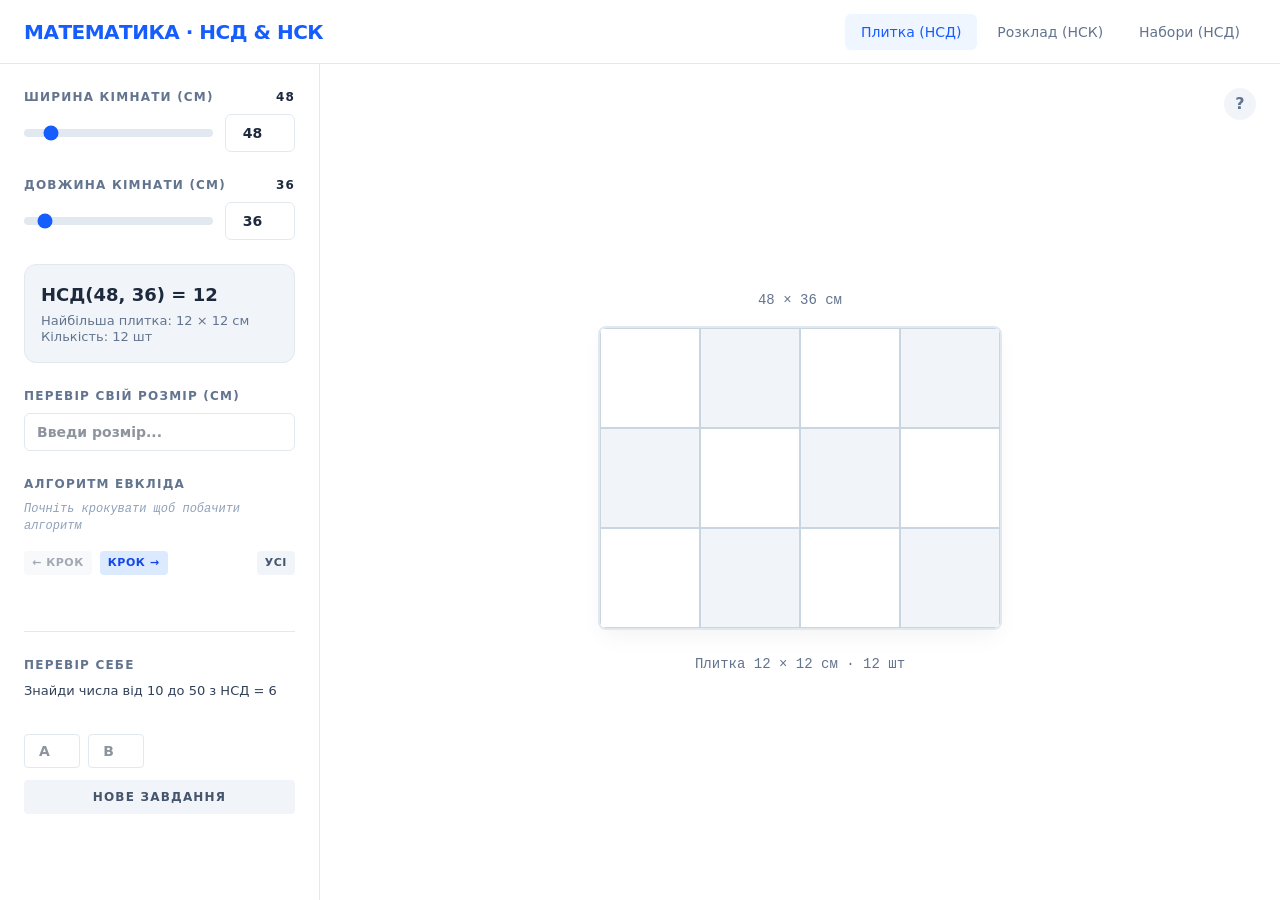
==== gcd-lcm-git/index.html @ 4ff07fde "Add files via upload" ====
<!doctype html>
<html lang="en">
  <head>
    <meta charset="UTF-8" />
    <meta name="viewport" content="width=device-width, initial-scale=1.0" />
    <title>НСД та НСК</title>
    <script type="module" crossorigin src="./assets/index-6O6uo79j.js"></script>
    <link rel="stylesheet" crossorigin href="./assets/index-BIf8AyV-.css">
  </head>
  <body>
    <div id="root"></div>
  </body>
</html>
---- gcd-lcm-git/assets/index-BIf8AyV-.css ----
/*! tailwindcss v4.3.0 | MIT License | https://tailwindcss.com */@layer properties{@supports (((-webkit-hyphens:none)) and (not (margin-trim:inline))) or ((-moz-orient:inline) and (not (color:rgb(from red r g b)))){*,:before,:after,::backdrop{--tw-border-style:solid;--tw-leading:initial;--tw-font-weight:initial;--tw-tracking:initial;--tw-shadow:0 0 #0000;--tw-shadow-color:initial;--tw-shadow-alpha:100%;--tw-inset-shadow:0 0 #0000;--tw-inset-shadow-color:initial;--tw-inset-shadow-alpha:100%;--tw-ring-color:initial;--tw-ring-shadow:0 0 #0000;--tw-inset-ring-color:initial;--tw-inset-ring-shadow:0 0 #0000;--tw-ring-inset:initial;--tw-ring-offset-width:0px;--tw-ring-offset-color:#fff;--tw-ring-offset-shadow:0 0 #0000;--tw-backdrop-blur:initial;--tw-backdrop-brightness:initial;--tw-backdrop-contrast:initial;--tw-backdrop-grayscale:initial;--tw-backdrop-hue-rotate:initial;--tw-backdrop-invert:initial;--tw-backdrop-opacity:initial;--tw-backdrop-saturate:initial;--tw-backdrop-sepia:initial;--tw-duration:initial}}}@layer theme{:root,:host{--font-sans:ui-sans-serif, system-ui, sans-serif, "Apple Color Emoji", "Segoe UI Emoji", "Segoe UI Symbol", "Noto Color Emoji";--font-mono:ui-monospace, SFMono-Regular, Menlo, Monaco, Consolas, "Liberation Mono", "Courier New", monospace;--color-red-50:oklch(97.1% .013 17.38);--color-red-200:oklch(88.5% .062 18.334);--color-red-500:oklch(63.7% .237 25.331);--color-red-700:oklch(50.5% .213 27.518);--color-amber-50:oklch(98.7% .022 95.277);--color-amber-200:oklch(92.4% .12 95.746);--color-amber-500:oklch(76.9% .188 70.08);--color-amber-700:oklch(55.5% .163 48.998);--color-emerald-50:oklch(97.9% .021 166.113);--color-emerald-200:oklch(90.5% .093 164.15);--color-emerald-500:oklch(69.6% .17 162.48);--color-emerald-600:oklch(59.6% .145 163.225);--color-emerald-700:oklch(50.8% .118 165.612);--color-blue-50:oklch(97% .014 254.604);--color-blue-100:oklch(93.2% .032 255.585);--color-blue-200:oklch(88.2% .059 254.128);--color-blue-500:oklch(62.3% .214 259.815);--color-blue-600:oklch(54.6% .245 262.881);--color-blue-700:oklch(48.8% .243 264.376);--color-blue-800:oklch(42.4% .199 265.638);--color-blue-900:oklch(37.9% .146 265.522);--color-slate-50:oklch(98.4% .003 247.858);--color-slate-100:oklch(96.8% .007 247.896);--color-slate-200:oklch(92.9% .013 255.508);--color-slate-300:oklch(86.9% .022 252.894);--color-slate-400:oklch(70.4% .04 256.788);--color-slate-500:oklch(55.4% .046 257.417);--color-slate-600:oklch(44.6% .043 257.281);--color-slate-700:oklch(37.2% .044 257.287);--color-slate-800:oklch(27.9% .041 260.031);--color-slate-900:oklch(20.8% .042 265.755);--color-white:#fff;--spacing:.25rem;--container-md:28rem;--container-2xl:42rem;--text-xs:.75rem;--text-xs--line-height:calc(1 / .75);--text-sm:.875rem;--text-sm--line-height:calc(1.25 / .875);--text-lg:1.125rem;--text-lg--line-height:calc(1.75 / 1.125);--text-xl:1.25rem;--text-xl--line-height:calc(1.75 / 1.25);--font-weight-medium:500;--font-weight-semibold:600;--font-weight-bold:700;--font-weight-extrabold:800;--tracking-tight:-.025em;--tracking-wide:.025em;--tracking-wider:.05em;--tracking-widest:.1em;--leading-tight:1.25;--leading-snug:1.375;--leading-relaxed:1.625;--radius-md:.375rem;--radius-lg:.5rem;--radius-xl:.75rem;--blur-sm:8px;--default-transition-duration:.15s;--default-transition-timing-function:cubic-bezier(.4, 0, .2, 1);--default-font-family:var(--font-sans);--default-mono-font-family:var(--font-mono)}}@layer base{*,:after,:before,::backdrop{box-sizing:border-box;border:0 solid;margin:0;padding:0}::file-selector-button{box-sizing:border-box;border:0 solid;margin:0;padding:0}html,:host{-webkit-text-size-adjust:100%;-moz-tab-size:4;tab-size:4;line-height:1.5;font-family:var(--default-font-family,ui-sans-serif, system-ui, sans-serif, "Apple Color Emoji", "Segoe UI Emoji", "Segoe UI Symbol", "Noto Color Emoji");font-feature-settings:var(--default-font-feature-settings,normal);font-variation-settings:var(--default-font-variation-settings,normal);-webkit-tap-highlight-color:transparent}hr{height:0;color:inherit;border-top-width:1px}abbr:where([title]){-webkit-text-decoration:underline dotted;text-decoration:underline dotted}h1,h2,h3,h4,h5,h6{font-size:inherit;font-weight:inherit}a{color:inherit;-webkit-text-decoration:inherit;text-decoration:inherit}b,strong{font-weight:bolder}code,kbd,samp,pre{font-family:var(--default-mono-font-family,ui-monospace, SFMono-Regular, Menlo, Monaco, Consolas, "Liberation Mono", "Courier New", monospace);font-feature-settings:var(--default-mono-font-feature-settings,normal);font-variation-settings:var(--default-mono-font-variation-settings,normal);font-size:1em}small{font-size:80%}sub,sup{vertical-align:baseline;font-size:75%;line-height:0;position:relative}sub{bottom:-.25em}sup{top:-.5em}table{text-indent:0;border-color:inherit;border-collapse:collapse}:-moz-focusring{outline:auto}progress{vertical-align:baseline}summary{display:list-item}ol,ul,menu{list-style:none}img,svg,video,canvas,audio,iframe,embed,object{vertical-align:middle;display:block}img,video{max-width:100%;height:auto}button,input,select,optgroup,textarea{font:inherit;font-feature-settings:inherit;font-variation-settings:inherit;letter-spacing:inherit;color:inherit;opacity:1;background-color:#0000;border-radius:0}::file-selector-button{font:inherit;font-feature-settings:inherit;font-variation-settings:inherit;letter-spacing:inherit;color:inherit;opacity:1;background-color:#0000;border-radius:0}:where(select:is([multiple],[size])) optgroup{font-weight:bolder}:where(select:is([multiple],[size])) optgroup option{padding-inline-start:20px}::file-selector-button{margin-inline-end:4px}::placeholder{opacity:1}@supports (not ((-webkit-appearance:-apple-pay-button))) or (contain-intrinsic-size:1px){::placeholder{color:currentColor}@supports (color:color-mix(in lab,red,red)){::placeholder{color:color-mix(in oklab,currentcolor 50%,transparent)}}}textarea{resize:vertical}::-webkit-search-decoration{-webkit-appearance:none}::-webkit-date-and-time-value{min-height:1lh;text-align:inherit}::-webkit-datetime-edit{display:inline-flex}::-webkit-datetime-edit-fields-wrapper{padding:0}::-webkit-datetime-edit{padding-block:0}::-webkit-datetime-edit-year-field{padding-block:0}::-webkit-datetime-edit-month-field{padding-block:0}::-webkit-datetime-edit-day-field{padding-block:0}::-webkit-datetime-edit-hour-field{padding-block:0}::-webkit-datetime-edit-minute-field{padding-block:0}::-webkit-datetime-edit-second-field{padding-block:0}::-webkit-datetime-edit-millisecond-field{padding-block:0}::-webkit-datetime-edit-meridiem-field{padding-block:0}::-webkit-calendar-picker-indicator{line-height:1}:-moz-ui-invalid{box-shadow:none}button,input:where([type=button],[type=reset],[type=submit]){-webkit-appearance:button;-moz-appearance:button;appearance:button}::file-selector-button{-webkit-appearance:button;-moz-appearance:button;appearance:button}::-webkit-inner-spin-button{height:auto}::-webkit-outer-spin-button{height:auto}[hidden]:where(:not([hidden=until-found])){display:none!important}}@layer components;@layer utilities{.absolute{position:absolute}.fixed{position:fixed}.relative{position:relative}.inset-0{inset:calc(var(--spacing) * 0)}.-top-\[10px\]{top:-10px}.top-4{top:calc(var(--spacing) * 4)}.top-6{top:calc(var(--spacing) * 6)}.top-8{top:calc(var(--spacing) * 8)}.top-12{top:calc(var(--spacing) * 12)}.top-14{top:calc(var(--spacing) * 14)}.top-20{top:calc(var(--spacing) * 20)}.right-0{right:calc(var(--spacing) * 0)}.right-6{right:calc(var(--spacing) * 6)}.left-0{left:calc(var(--spacing) * 0)}.left-3{left:calc(var(--spacing) * 3)}.z-10{z-index:10}.z-20{z-index:20}.z-50{z-index:50}.m-0{margin:calc(var(--spacing) * 0)}.my-4{margin-block:calc(var(--spacing) * 4)}.mt-1{margin-top:calc(var(--spacing) * 1)}.mt-2{margin-top:calc(var(--spacing) * 2)}.mt-4{margin-top:calc(var(--spacing) * 4)}.mt-6{margin-top:calc(var(--spacing) * 6)}.mt-8{margin-top:calc(var(--spacing) * 8)}.mt-12{margin-top:calc(var(--spacing) * 12)}.mb-1{margin-bottom:calc(var(--spacing) * 1)}.mb-2{margin-bottom:calc(var(--spacing) * 2)}.mb-3{margin-bottom:calc(var(--spacing) * 3)}.mb-4{margin-bottom:calc(var(--spacing) * 4)}.mb-6{margin-bottom:calc(var(--spacing) * 6)}.mb-8{margin-bottom:calc(var(--spacing) * 8)}.mb-12{margin-bottom:calc(var(--spacing) * 12)}.-ml-2{margin-left:calc(var(--spacing) * -2)}.-ml-\[1px\]{margin-left:-1px}.-ml-\[6px\]{margin-left:-6px}.-ml-\[9px\]{margin-left:-9px}.ml-4{margin-left:calc(var(--spacing) * 4)}.ml-auto{margin-left:auto}.flex{display:flex}.hidden{display:none}.h-2{height:calc(var(--spacing) * 2)}.h-2\.5{height:calc(var(--spacing) * 2.5)}.h-3{height:calc(var(--spacing) * 3)}.h-4{height:calc(var(--spacing) * 4)}.h-8{height:calc(var(--spacing) * 8)}.h-16{height:calc(var(--spacing) * 16)}.h-32{height:calc(var(--spacing) * 32)}.h-\[2px\]{height:2px}.h-\[6px\]{height:6px}.h-\[18px\]{height:18px}.h-full{height:100%}.h-px{height:1px}.h-screen{height:100vh}.min-h-\[40px\]{min-height:40px}.w-2\.5{width:calc(var(--spacing) * 2.5)}.w-3{width:calc(var(--spacing) * 3)}.w-4{width:calc(var(--spacing) * 4)}.w-6{width:calc(var(--spacing) * 6)}.w-8{width:calc(var(--spacing) * 8)}.w-14{width:calc(var(--spacing) * 14)}.w-\[2px\]{width:2px}.w-\[6px\]{width:6px}.w-\[18px\]{width:18px}.w-\[70px\]{width:70px}.w-full{width:100%}.max-w-2xl{max-width:var(--container-2xl)}.max-w-\[100px\]{max-width:100px}.max-w-\[120px\]{max-width:120px}.max-w-md{max-width:var(--container-md)}.min-w-\[80px\]{min-width:80px}.flex-1{flex:1}.shrink-0{flex-shrink:0}.border-collapse{border-collapse:collapse}.cursor-help{cursor:help}.cursor-pointer{cursor:pointer}.appearance-none{-webkit-appearance:none;-moz-appearance:none;appearance:none}.flex-col{flex-direction:column}.flex-wrap{flex-wrap:wrap}.items-center{align-items:center}.items-start{align-items:flex-start}.justify-between{justify-content:space-between}.justify-center{justify-content:center}.gap-1{gap:calc(var(--spacing) * 1)}.gap-1\.5{gap:calc(var(--spacing) * 1.5)}.gap-2{gap:calc(var(--spacing) * 2)}.gap-3{gap:calc(var(--spacing) * 3)}.gap-4{gap:calc(var(--spacing) * 4)}.gap-5{gap:calc(var(--spacing) * 5)}.gap-6{gap:calc(var(--spacing) * 6)}.overflow-hidden{overflow:hidden}.overflow-x-auto{overflow-x:auto}.overflow-y-auto{overflow-y:auto}.rounded{border-radius:.25rem}.rounded-full{border-radius:3.40282e38px}.rounded-lg{border-radius:var(--radius-lg)}.rounded-md{border-radius:var(--radius-md)}.rounded-xl{border-radius:var(--radius-xl)}.border{border-style:var(--tw-border-style);border-width:1px}.border-2{border-style:var(--tw-border-style);border-width:2px}.border-t{border-top-style:var(--tw-border-style);border-top-width:1px}.border-r{border-right-style:var(--tw-border-style);border-right-width:1px}.border-b{border-bottom-style:var(--tw-border-style);border-bottom-width:1px}.border-amber-200{border-color:var(--color-amber-200)}.border-blue-100{border-color:var(--color-blue-100)}.border-blue-600{border-color:var(--color-blue-600)}.border-emerald-200{border-color:var(--color-emerald-200)}.border-red-200{border-color:var(--color-red-200)}.border-slate-200{border-color:var(--color-slate-200)}.border-slate-300{border-color:var(--color-slate-300)}.bg-amber-50{background-color:var(--color-amber-50)}.bg-amber-500{background-color:var(--color-amber-500)}.bg-blue-50{background-color:var(--color-blue-50)}.bg-blue-100{background-color:var(--color-blue-100)}.bg-blue-500{background-color:var(--color-blue-500)}.bg-emerald-50{background-color:var(--color-emerald-50)}.bg-emerald-500{background-color:var(--color-emerald-500)}.bg-red-50{background-color:var(--color-red-50)}.bg-slate-50{background-color:var(--color-slate-50)}.bg-slate-100{background-color:var(--color-slate-100)}.bg-slate-200{background-color:var(--color-slate-200)}.bg-slate-300{background-color:var(--color-slate-300)}.bg-slate-400{background-color:var(--color-slate-400)}.bg-slate-900\/40{background-color:#0f172b66}@supports (color:color-mix(in lab,red,red)){.bg-slate-900\/40{background-color:color-mix(in oklab,var(--color-slate-900) 40%,transparent)}}.bg-white{background-color:var(--color-white)}.p-0{padding:calc(var(--spacing) * 0)}.p-2{padding:calc(var(--spacing) * 2)}.p-3{padding:calc(var(--spacing) * 3)}.p-4{padding:calc(var(--spacing) * 4)}.p-5{padding:calc(var(--spacing) * 5)}.p-6{padding:calc(var(--spacing) * 6)}.p-8{padding:calc(var(--spacing) * 8)}.px-1{padding-inline:calc(var(--spacing) * 1)}.px-2{padding-inline:calc(var(--spacing) * 2)}.px-3{padding-inline:calc(var(--spacing) * 3)}.px-4{padding-inline:calc(var(--spacing) * 4)}.px-6{padding-inline:calc(var(--spacing) * 6)}.py-1{padding-block:calc(var(--spacing) * 1)}.py-1\.5{padding-block:calc(var(--spacing) * 1.5)}.py-2{padding-block:calc(var(--spacing) * 2)}.pt-2{padding-top:calc(var(--spacing) * 2)}.pt-6{padding-top:calc(var(--spacing) * 6)}.pr-1{padding-right:calc(var(--spacing) * 1)}.pb-1{padding-bottom:calc(var(--spacing) * 1)}.text-center{text-align:center}.text-left{text-align:left}.font-mono{font-family:var(--font-mono)}.font-sans{font-family:var(--font-sans)}.text-lg{font-size:var(--text-lg);line-height:var(--tw-leading,var(--text-lg--line-height))}.text-sm{font-size:var(--text-sm);line-height:var(--tw-leading,var(--text-sm--line-height))}.text-xl{font-size:var(--text-xl);line-height:var(--tw-leading,var(--text-xl--line-height))}.text-xs{font-size:var(--text-xs);line-height:var(--tw-leading,var(--text-xs--line-height))}.text-\[10px\]{font-size:10px}.text-\[11px\]{font-size:11px}.text-\[12px\]{font-size:12px}.text-\[13px\]{font-size:13px}.text-\[20px\]{font-size:20px}.leading-relaxed{--tw-leading:var(--leading-relaxed);line-height:var(--leading-relaxed)}.leading-snug{--tw-leading:var(--leading-snug);line-height:var(--leading-snug)}.leading-tight{--tw-leading:var(--leading-tight);line-height:var(--leading-tight)}.font-bold{--tw-font-weight:var(--font-weight-bold);font-weight:var(--font-weight-bold)}.font-extrabold{--tw-font-weight:var(--font-weight-extrabold);font-weight:var(--font-weight-extrabold)}.font-medium{--tw-font-weight:var(--font-weight-medium);font-weight:var(--font-weight-medium)}.font-semibold{--tw-font-weight:var(--font-weight-semibold);font-weight:var(--font-weight-semibold)}.tracking-tight{--tw-tracking:var(--tracking-tight);letter-spacing:var(--tracking-tight)}.tracking-wide{--tw-tracking:var(--tracking-wide);letter-spacing:var(--tracking-wide)}.tracking-wider{--tw-tracking:var(--tracking-wider);letter-spacing:var(--tracking-wider)}.tracking-widest{--tw-tracking:var(--tracking-widest);letter-spacing:var(--tracking-widest)}.whitespace-nowrap{white-space:nowrap}.text-amber-500{color:var(--color-amber-500)}.text-amber-700{color:var(--color-amber-700)}.text-blue-600{color:var(--color-blue-600)}.text-blue-700{color:var(--color-blue-700)}.text-blue-800{color:var(--color-blue-800)}.text-blue-900{color:var(--color-blue-900)}.text-emerald-500{color:var(--color-emerald-500)}.text-emerald-600{color:var(--color-emerald-600)}.text-emerald-700{color:var(--color-emerald-700)}.text-red-500{color:var(--color-red-500)}.text-red-700{color:var(--color-red-700)}.text-slate-400{color:var(--color-slate-400)}.text-slate-500{color:var(--color-slate-500)}.text-slate-600{color:var(--color-slate-600)}.text-slate-700{color:var(--color-slate-700)}.text-slate-800{color:var(--color-slate-800)}.uppercase{text-transform:uppercase}.italic{font-style:italic}.accent-amber-500{accent-color:var(--color-amber-500)}.accent-blue-600{accent-color:var(--color-blue-600)}.accent-emerald-500{accent-color:var(--color-emerald-500)}.opacity-40{opacity:.4}.shadow-2xl{--tw-shadow:0 25px 50px -12px var(--tw-shadow-color,#00000040);box-shadow:var(--tw-inset-shadow),var(--tw-inset-ring-shadow),var(--tw-ring-offset-shadow),var(--tw-ring-shadow),var(--tw-shadow)}.shadow-\[0_2px_4px_rgba\(16\,185\,129\,0\.3\)\]{--tw-shadow:0 2px 4px var(--tw-shadow-color,#10b9814d);box-shadow:var(--tw-inset-shadow),var(--tw-inset-ring-shadow),var(--tw-ring-offset-shadow),var(--tw-ring-shadow),var(--tw-shadow)}.shadow-\[0_10px_25px_-5px_rgba\(0\,0\,0\,0\.05\)\]{--tw-shadow:0 10px 25px -5px var(--tw-shadow-color,#0000000d);box-shadow:var(--tw-inset-shadow),var(--tw-inset-ring-shadow),var(--tw-ring-offset-shadow),var(--tw-ring-shadow),var(--tw-shadow)}.shadow-sm{--tw-shadow:0 1px 3px 0 var(--tw-shadow-color,#0000001a), 0 1px 2px -1px var(--tw-shadow-color,#0000001a);box-shadow:var(--tw-inset-shadow),var(--tw-inset-ring-shadow),var(--tw-ring-offset-shadow),var(--tw-ring-shadow),var(--tw-shadow)}.backdrop-blur-sm{--tw-backdrop-blur:blur(var(--blur-sm));-webkit-backdrop-filter:var(--tw-backdrop-blur,) var(--tw-backdrop-brightness,) var(--tw-backdrop-contrast,) var(--tw-backdrop-grayscale,) var(--tw-backdrop-hue-rotate,) var(--tw-backdrop-invert,) var(--tw-backdrop-opacity,) var(--tw-backdrop-saturate,) var(--tw-backdrop-sepia,);backdrop-filter:var(--tw-backdrop-blur,) var(--tw-backdrop-brightness,) var(--tw-backdrop-contrast,) var(--tw-backdrop-grayscale,) var(--tw-backdrop-hue-rotate,) var(--tw-backdrop-invert,) var(--tw-backdrop-opacity,) var(--tw-backdrop-saturate,) var(--tw-backdrop-sepia,)}.transition-colors{transition-property:color,background-color,border-color,outline-color,text-decoration-color,fill,stroke,--tw-gradient-from,--tw-gradient-via,--tw-gradient-to;transition-timing-function:var(--tw-ease,var(--default-transition-timing-function));transition-duration:var(--tw-duration,var(--default-transition-duration))}.duration-200{--tw-duration:.2s;transition-duration:.2s}.duration-300{--tw-duration:.3s;transition-duration:.3s}@media(hover:hover){.hover\:bg-blue-200:hover{background-color:var(--color-blue-200)}.hover\:bg-slate-50:hover{background-color:var(--color-slate-50)}.hover\:bg-slate-200:hover{background-color:var(--color-slate-200)}.hover\:text-blue-600:hover{color:var(--color-blue-600)}.hover\:text-slate-600:hover{color:var(--color-slate-600)}.hover\:text-slate-800:hover{color:var(--color-slate-800)}}.focus\:ring-1:focus{--tw-ring-shadow:var(--tw-ring-inset,) 0 0 0 calc(1px + var(--tw-ring-offset-width)) var(--tw-ring-color,currentcolor);box-shadow:var(--tw-inset-shadow),var(--tw-inset-ring-shadow),var(--tw-ring-offset-shadow),var(--tw-ring-shadow),var(--tw-shadow)}.focus\:ring-blue-500:focus{--tw-ring-color:var(--color-blue-500)}.focus\:outline-none:focus{--tw-outline-style:none;outline-style:none}.disabled\:opacity-50:disabled{opacity:.5}@media(min-width:48rem){.md\:block{display:block}.md\:w-\[320px\]{width:320px}.md\:flex-row{flex-direction:row}}}@property --tw-border-style{syntax:"*";inherits:false;initial-value:solid}@property --tw-leading{syntax:"*";inherits:false}@property --tw-font-weight{syntax:"*";inherits:false}@property --tw-tracking{syntax:"*";inherits:false}@property --tw-shadow{syntax:"*";inherits:false;initial-value:0 0 #0000}@property --tw-shadow-color{syntax:"*";inherits:false}@property --tw-shadow-alpha{syntax:"<percentage>";inherits:false;initial-value:100%}@property --tw-inset-shadow{syntax:"*";inherits:false;initial-value:0 0 #0000}@property --tw-inset-shadow-color{syntax:"*";inherits:false}@property --tw-inset-shadow-alpha{syntax:"<percentage>";inherits:false;initial-value:100%}@property --tw-ring-color{syntax:"*";inherits:false}@property --tw-ring-shadow{syntax:"*";inherits:false;initial-value:0 0 #0000}@property --tw-inset-ring-color{syntax:"*";inherits:false}@property --tw-inset-ring-shadow{syntax:"*";inherits:false;initial-value:0 0 #0000}@property --tw-ring-inset{syntax:"*";inherits:false}@property --tw-ring-offset-width{syntax:"<length>";inherits:false;initial-value:0}@property --tw-ring-offset-color{syntax:"*";inherits:false;initial-value:#fff}@property --tw-ring-offset-shadow{syntax:"*";inherits:false;initial-value:0 0 #0000}@property --tw-backdrop-blur{syntax:"*";inherits:false}@property --tw-backdrop-brightness{syntax:"*";inherits:false}@property --tw-backdrop-contrast{syntax:"*";inherits:false}@property --tw-backdrop-grayscale{syntax:"*";inherits:false}@property --tw-backdrop-hue-rotate{syntax:"*";inherits:false}@property --tw-backdrop-invert{syntax:"*";inherits:false}@property --tw-backdrop-opacity{syntax:"*";inherits:false}@property --tw-backdrop-saturate{syntax:"*";inherits:false}@property --tw-backdrop-sepia{syntax:"*";inherits:false}@property --tw-duration{syntax:"*";inherits:false}
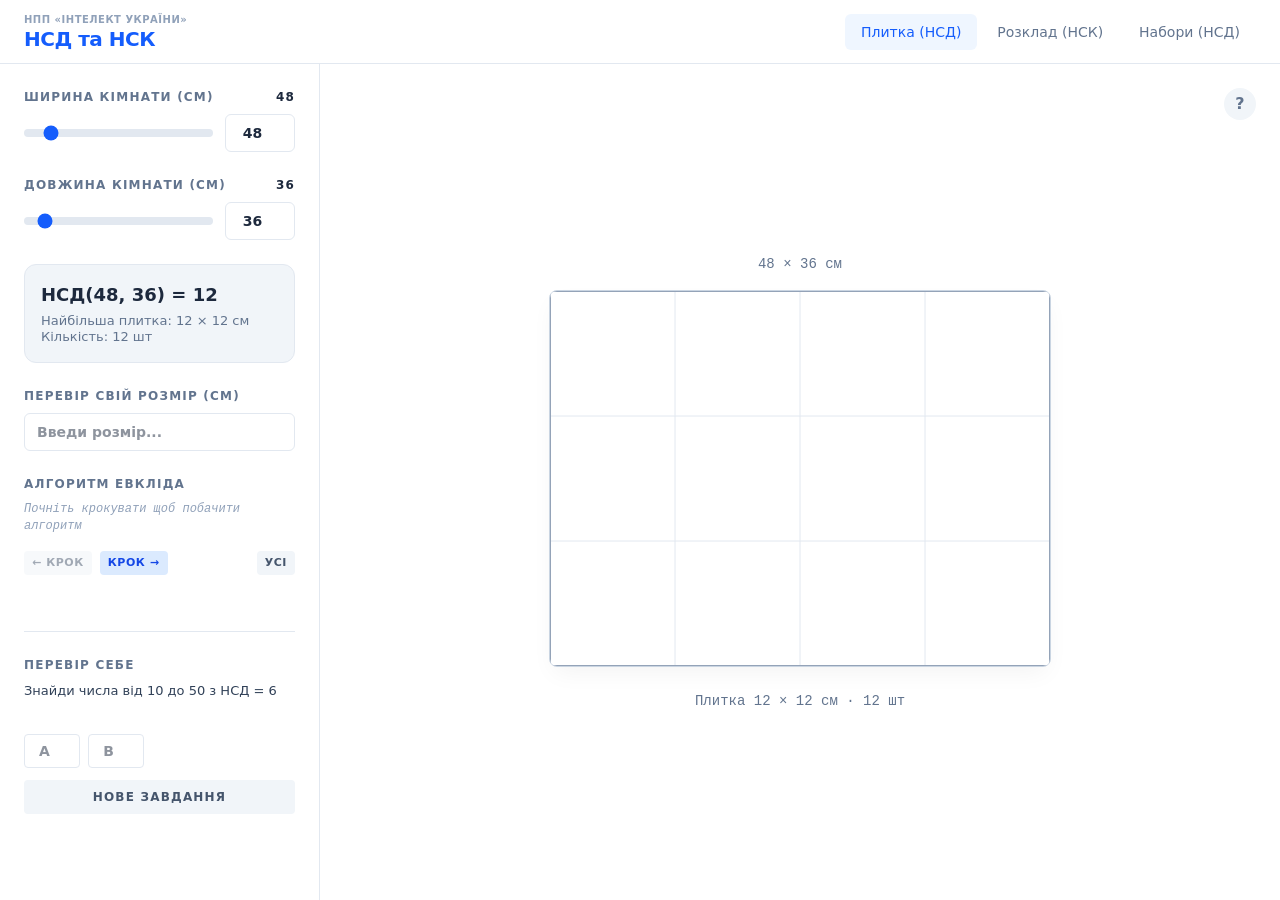
==== commit 5cbdd13a: "Add files via upload" ====
--- a/gcd-lcm-git/index.html
+++ b/gcd-lcm-git/index.html
@@ -3,9 +3,9 @@
   <head>
     <meta charset="UTF-8" />
     <meta name="viewport" content="width=device-width, initial-scale=1.0" />
-    <title>НСД та НСК</title>
-    <script type="module" crossorigin src="./assets/index-6O6uo79j.js"></script>
-    <link rel="stylesheet" crossorigin href="./assets/index-BIf8AyV-.css">
+    <title>НСД та НСК | НПП «Інтелект України»</title>
+    <script type="module" crossorigin src="./assets/index-C5ABRMNL.js"></script>
+    <link rel="stylesheet" crossorigin href="./assets/index-3IIDnGmR.css">
   </head>
   <body>
     <div id="root"></div>
--- a/gcd-lcm-git/assets/index-3IIDnGmR.css
+++ b/gcd-lcm-git/assets/index-3IIDnGmR.css
@@ -0,0 +1 @@
+/*! tailwindcss v4.3.0 | MIT License | https://tailwindcss.com */@layer properties{@supports (((-webkit-hyphens:none)) and (not (margin-trim:inline))) or ((-moz-orient:inline) and (not (color:rgb(from red r g b)))){*,:before,:after,::backdrop{--tw-border-style:solid;--tw-leading:initial;--tw-font-weight:initial;--tw-tracking:initial;--tw-shadow:0 0 #0000;--tw-shadow-color:initial;--tw-shadow-alpha:100%;--tw-inset-shadow:0 0 #0000;--tw-inset-shadow-color:initial;--tw-inset-shadow-alpha:100%;--tw-ring-color:initial;--tw-ring-shadow:0 0 #0000;--tw-inset-ring-color:initial;--tw-inset-ring-shadow:0 0 #0000;--tw-ring-inset:initial;--tw-ring-offset-width:0px;--tw-ring-offset-color:#fff;--tw-ring-offset-shadow:0 0 #0000;--tw-outline-style:solid;--tw-backdrop-blur:initial;--tw-backdrop-brightness:initial;--tw-backdrop-contrast:initial;--tw-backdrop-grayscale:initial;--tw-backdrop-hue-rotate:initial;--tw-backdrop-invert:initial;--tw-backdrop-opacity:initial;--tw-backdrop-saturate:initial;--tw-backdrop-sepia:initial;--tw-duration:initial}}}@layer theme{:root,:host{--font-sans:ui-sans-serif, system-ui, sans-serif, "Apple Color Emoji", "Segoe UI Emoji", "Segoe UI Symbol", "Noto Color Emoji";--font-mono:ui-monospace, SFMono-Regular, Menlo, Monaco, Consolas, "Liberation Mono", "Courier New", monospace;--color-red-50:oklch(97.1% .013 17.38);--color-red-200:oklch(88.5% .062 18.334);--color-red-500:oklch(63.7% .237 25.331);--color-red-700:oklch(50.5% .213 27.518);--color-amber-50:oklch(98.7% .022 95.277);--color-amber-200:oklch(92.4% .12 95.746);--color-amber-500:oklch(76.9% .188 70.08);--color-amber-700:oklch(55.5% .163 48.998);--color-emerald-50:oklch(97.9% .021 166.113);--color-emerald-200:oklch(90.5% .093 164.15);--color-emerald-500:oklch(69.6% .17 162.48);--color-emerald-600:oklch(59.6% .145 163.225);--color-emerald-700:oklch(50.8% .118 165.612);--color-blue-50:oklch(97% .014 254.604);--color-blue-100:oklch(93.2% .032 255.585);--color-blue-200:oklch(88.2% .059 254.128);--color-blue-500:oklch(62.3% .214 259.815);--color-blue-600:oklch(54.6% .245 262.881);--color-blue-700:oklch(48.8% .243 264.376);--color-blue-800:oklch(42.4% .199 265.638);--color-blue-900:oklch(37.9% .146 265.522);--color-slate-50:oklch(98.4% .003 247.858);--color-slate-100:oklch(96.8% .007 247.896);--color-slate-200:oklch(92.9% .013 255.508);--color-slate-300:oklch(86.9% .022 252.894);--color-slate-400:oklch(70.4% .04 256.788);--color-slate-500:oklch(55.4% .046 257.417);--color-slate-600:oklch(44.6% .043 257.281);--color-slate-700:oklch(37.2% .044 257.287);--color-slate-800:oklch(27.9% .041 260.031);--color-slate-900:oklch(20.8% .042 265.755);--color-white:#fff;--spacing:.25rem;--container-md:28rem;--container-2xl:42rem;--text-xs:.75rem;--text-xs--line-height:calc(1 / .75);--text-sm:.875rem;--text-sm--line-height:calc(1.25 / .875);--text-lg:1.125rem;--text-lg--line-height:calc(1.75 / 1.125);--text-xl:1.25rem;--text-xl--line-height:calc(1.75 / 1.25);--font-weight-medium:500;--font-weight-semibold:600;--font-weight-bold:700;--font-weight-extrabold:800;--tracking-tight:-.025em;--tracking-wide:.025em;--tracking-wider:.05em;--tracking-widest:.1em;--leading-tight:1.25;--leading-snug:1.375;--leading-relaxed:1.625;--radius-md:.375rem;--radius-lg:.5rem;--radius-xl:.75rem;--blur-sm:8px;--default-transition-duration:.15s;--default-transition-timing-function:cubic-bezier(.4, 0, .2, 1);--default-font-family:var(--font-sans);--default-mono-font-family:var(--font-mono)}}@layer base{*,:after,:before,::backdrop{box-sizing:border-box;border:0 solid;margin:0;padding:0}::file-selector-button{box-sizing:border-box;border:0 solid;margin:0;padding:0}html,:host{-webkit-text-size-adjust:100%;-moz-tab-size:4;tab-size:4;line-height:1.5;font-family:var(--default-font-family,ui-sans-serif, system-ui, sans-serif, "Apple Color Emoji", "Segoe UI Emoji", "Segoe UI Symbol", "Noto Color Emoji");font-feature-settings:var(--default-font-feature-settings,normal);font-variation-settings:var(--default-font-variation-settings,normal);-webkit-tap-highlight-color:transparent}hr{height:0;color:inherit;border-top-width:1px}abbr:where([title]){-webkit-text-decoration:underline dotted;text-decoration:underline dotted}h1,h2,h3,h4,h5,h6{font-size:inherit;font-weight:inherit}a{color:inherit;-webkit-text-decoration:inherit;text-decoration:inherit}b,strong{font-weight:bolder}code,kbd,samp,pre{font-family:var(--default-mono-font-family,ui-monospace, SFMono-Regular, Menlo, Monaco, Consolas, "Liberation Mono", "Courier New", monospace);font-feature-settings:var(--default-mono-font-feature-settings,normal);font-variation-settings:var(--default-mono-font-variation-settings,normal);font-size:1em}small{font-size:80%}sub,sup{vertical-align:baseline;font-size:75%;line-height:0;position:relative}sub{bottom:-.25em}sup{top:-.5em}table{text-indent:0;border-color:inherit;border-collapse:collapse}:-moz-focusring{outline:auto}progress{vertical-align:baseline}summary{display:list-item}ol,ul,menu{list-style:none}img,svg,video,canvas,audio,iframe,embed,object{vertical-align:middle;display:block}img,video{max-width:100%;height:auto}button,input,select,optgroup,textarea{font:inherit;font-feature-settings:inherit;font-variation-settings:inherit;letter-spacing:inherit;color:inherit;opacity:1;background-color:#0000;border-radius:0}::file-selector-button{font:inherit;font-feature-settings:inherit;font-variation-settings:inherit;letter-spacing:inherit;color:inherit;opacity:1;background-color:#0000;border-radius:0}:where(select:is([multiple],[size])) optgroup{font-weight:bolder}:where(select:is([multiple],[size])) optgroup option{padding-inline-start:20px}::file-selector-button{margin-inline-end:4px}::placeholder{opacity:1}@supports (not ((-webkit-appearance:-apple-pay-button))) or (contain-intrinsic-size:1px){::placeholder{color:currentColor}@supports (color:color-mix(in lab,red,red)){::placeholder{color:color-mix(in oklab,currentcolor 50%,transparent)}}}textarea{resize:vertical}::-webkit-search-decoration{-webkit-appearance:none}::-webkit-date-and-time-value{min-height:1lh;text-align:inherit}::-webkit-datetime-edit{display:inline-flex}::-webkit-datetime-edit-fields-wrapper{padding:0}::-webkit-datetime-edit{padding-block:0}::-webkit-datetime-edit-year-field{padding-block:0}::-webkit-datetime-edit-month-field{padding-block:0}::-webkit-datetime-edit-day-field{padding-block:0}::-webkit-datetime-edit-hour-field{padding-block:0}::-webkit-datetime-edit-minute-field{padding-block:0}::-webkit-datetime-edit-second-field{padding-block:0}::-webkit-datetime-edit-millisecond-field{padding-block:0}::-webkit-datetime-edit-meridiem-field{padding-block:0}::-webkit-calendar-picker-indicator{line-height:1}:-moz-ui-invalid{box-shadow:none}button,input:where([type=button],[type=reset],[type=submit]){-webkit-appearance:button;-moz-appearance:button;appearance:button}::file-selector-button{-webkit-appearance:button;-moz-appearance:button;appearance:button}::-webkit-inner-spin-button{height:auto}::-webkit-outer-spin-button{height:auto}[hidden]:where(:not([hidden=until-found])){display:none!important}}@layer components;@layer utilities{.absolute{position:absolute}.fixed{position:fixed}.relative{position:relative}.inset-0{inset:calc(var(--spacing) * 0)}.-top-\[10px\]{top:-10px}.top-4{top:calc(var(--spacing) * 4)}.top-6{top:calc(var(--spacing) * 6)}.top-8{top:calc(var(--spacing) * 8)}.top-12{top:calc(var(--spacing) * 12)}.top-14{top:calc(var(--spacing) * 14)}.top-20{top:calc(var(--spacing) * 20)}.right-0{right:calc(var(--spacing) * 0)}.right-6{right:calc(var(--spacing) * 6)}.left-0{left:calc(var(--spacing) * 0)}.left-3{left:calc(var(--spacing) * 3)}.z-10{z-index:10}.z-20{z-index:20}.z-50{z-index:50}.m-0{margin:calc(var(--spacing) * 0)}.my-4{margin-block:calc(var(--spacing) * 4)}.mt-1{margin-top:calc(var(--spacing) * 1)}.mt-2{margin-top:calc(var(--spacing) * 2)}.mt-4{margin-top:calc(var(--spacing) * 4)}.mt-6{margin-top:calc(var(--spacing) * 6)}.mt-8{margin-top:calc(var(--spacing) * 8)}.mt-12{margin-top:calc(var(--spacing) * 12)}.mb-1{margin-bottom:calc(var(--spacing) * 1)}.mb-2{margin-bottom:calc(var(--spacing) * 2)}.mb-3{margin-bottom:calc(var(--spacing) * 3)}.mb-4{margin-bottom:calc(var(--spacing) * 4)}.mb-6{margin-bottom:calc(var(--spacing) * 6)}.mb-8{margin-bottom:calc(var(--spacing) * 8)}.mb-12{margin-bottom:calc(var(--spacing) * 12)}.-ml-2{margin-left:calc(var(--spacing) * -2)}.-ml-\[1px\]{margin-left:-1px}.-ml-\[6px\]{margin-left:-6px}.-ml-\[9px\]{margin-left:-9px}.ml-4{margin-left:calc(var(--spacing) * 4)}.ml-auto{margin-left:auto}.block{display:block}.flex{display:flex}.grid{display:grid}.hidden{display:none}.h-2{height:calc(var(--spacing) * 2)}.h-2\.5{height:calc(var(--spacing) * 2.5)}.h-3{height:calc(var(--spacing) * 3)}.h-4{height:calc(var(--spacing) * 4)}.h-8{height:calc(var(--spacing) * 8)}.h-16{height:calc(var(--spacing) * 16)}.h-32{height:calc(var(--spacing) * 32)}.h-\[2px\]{height:2px}.h-\[6px\]{height:6px}.h-\[18px\]{height:18px}.h-full{height:100%}.h-px{height:1px}.h-screen{height:100vh}.min-h-\[40px\]{min-height:40px}.w-2\.5{width:calc(var(--spacing) * 2.5)}.w-3{width:calc(var(--spacing) * 3)}.w-4{width:calc(var(--spacing) * 4)}.w-6{width:calc(var(--spacing) * 6)}.w-8{width:calc(var(--spacing) * 8)}.w-14{width:calc(var(--spacing) * 14)}.w-\[2px\]{width:2px}.w-\[6px\]{width:6px}.w-\[18px\]{width:18px}.w-\[70px\]{width:70px}.w-full{width:100%}.max-w-2xl{max-width:var(--container-2xl)}.max-w-\[100px\]{max-width:100px}.max-w-\[120px\]{max-width:120px}.max-w-full{max-width:100%}.max-w-md{max-width:var(--container-md)}.min-w-\[80px\]{min-width:80px}.flex-1{flex:1}.shrink-0{flex-shrink:0}.border-collapse{border-collapse:collapse}.cursor-help{cursor:help}.cursor-pointer{cursor:pointer}.appearance-none{-webkit-appearance:none;-moz-appearance:none;appearance:none}.flex-col{flex-direction:column}.flex-wrap{flex-wrap:wrap}.items-center{align-items:center}.items-start{align-items:flex-start}.justify-between{justify-content:space-between}.justify-center{justify-content:center}.gap-1{gap:calc(var(--spacing) * 1)}.gap-1\.5{gap:calc(var(--spacing) * 1.5)}.gap-2{gap:calc(var(--spacing) * 2)}.gap-3{gap:calc(var(--spacing) * 3)}.gap-4{gap:calc(var(--spacing) * 4)}.gap-5{gap:calc(var(--spacing) * 5)}.gap-6{gap:calc(var(--spacing) * 6)}.overflow-hidden{overflow:hidden}.overflow-x-auto{overflow-x:auto}.overflow-y-auto{overflow-y:auto}.rounded{border-radius:.25rem}.rounded-full{border-radius:3.40282e38px}.rounded-lg{border-radius:var(--radius-lg)}.rounded-md{border-radius:var(--radius-md)}.rounded-xl{border-radius:var(--radius-xl)}.border{border-style:var(--tw-border-style);border-width:1px}.border-t{border-top-style:var(--tw-border-style);border-top-width:1px}.border-r{border-right-style:var(--tw-border-style);border-right-width:1px}.border-b{border-bottom-style:var(--tw-border-style);border-bottom-width:1px}.border-amber-200{border-color:var(--color-amber-200)}.border-blue-100{border-color:var(--color-blue-100)}.border-blue-600{border-color:var(--color-blue-600)}.border-emerald-200{border-color:var(--color-emerald-200)}.border-red-200{border-color:var(--color-red-200)}.border-slate-200{border-color:var(--color-slate-200)}.border-slate-300{border-color:var(--color-slate-300)}.bg-amber-50{background-color:var(--color-amber-50)}.bg-amber-500{background-color:var(--color-amber-500)}.bg-blue-50{background-color:var(--color-blue-50)}.bg-blue-100{background-color:var(--color-blue-100)}.bg-blue-500{background-color:var(--color-blue-500)}.bg-emerald-50{background-color:var(--color-emerald-50)}.bg-emerald-500{background-color:var(--color-emerald-500)}.bg-red-50{background-color:var(--color-red-50)}.bg-slate-50{background-color:var(--color-slate-50)}.bg-slate-100{background-color:var(--color-slate-100)}.bg-slate-200{background-color:var(--color-slate-200)}.bg-slate-300{background-color:var(--color-slate-300)}.bg-slate-400{background-color:var(--color-slate-400)}.bg-slate-900\/40{background-color:#0f172b66}@supports (color:color-mix(in lab,red,red)){.bg-slate-900\/40{background-color:color-mix(in oklab,var(--color-slate-900) 40%,transparent)}}.bg-white{background-color:var(--color-white)}.p-0{padding:calc(var(--spacing) * 0)}.p-2{padding:calc(var(--spacing) * 2)}.p-3{padding:calc(var(--spacing) * 3)}.p-4{padding:calc(var(--spacing) * 4)}.p-5{padding:calc(var(--spacing) * 5)}.p-6{padding:calc(var(--spacing) * 6)}.p-8{padding:calc(var(--spacing) * 8)}.px-1{padding-inline:calc(var(--spacing) * 1)}.px-2{padding-inline:calc(var(--spacing) * 2)}.px-3{padding-inline:calc(var(--spacing) * 3)}.px-4{padding-inline:calc(var(--spacing) * 4)}.px-6{padding-inline:calc(var(--spacing) * 6)}.py-1{padding-block:calc(var(--spacing) * 1)}.py-1\.5{padding-block:calc(var(--spacing) * 1.5)}.py-2{padding-block:calc(var(--spacing) * 2)}.pt-2{padding-top:calc(var(--spacing) * 2)}.pt-6{padding-top:calc(var(--spacing) * 6)}.pr-1{padding-right:calc(var(--spacing) * 1)}.pb-1{padding-bottom:calc(var(--spacing) * 1)}.text-center{text-align:center}.text-left{text-align:left}.font-mono{font-family:var(--font-mono)}.font-sans{font-family:var(--font-sans)}.text-lg{font-size:var(--text-lg);line-height:var(--tw-leading,var(--text-lg--line-height))}.text-sm{font-size:var(--text-sm);line-height:var(--tw-leading,var(--text-sm--line-height))}.text-xl{font-size:var(--text-xl);line-height:var(--tw-leading,var(--text-xl--line-height))}.text-xs{font-size:var(--text-xs);line-height:var(--tw-leading,var(--text-xs--line-height))}.text-\[10px\]{font-size:10px}.text-\[11px\]{font-size:11px}.text-\[12px\]{font-size:12px}.text-\[13px\]{font-size:13px}.text-\[20px\]{font-size:20px}.leading-relaxed{--tw-leading:var(--leading-relaxed);line-height:var(--leading-relaxed)}.leading-snug{--tw-leading:var(--leading-snug);line-height:var(--leading-snug)}.leading-tight{--tw-leading:var(--leading-tight);line-height:var(--leading-tight)}.font-bold{--tw-font-weight:var(--font-weight-bold);font-weight:var(--font-weight-bold)}.font-extrabold{--tw-font-weight:var(--font-weight-extrabold);font-weight:var(--font-weight-extrabold)}.font-medium{--tw-font-weight:var(--font-weight-medium);font-weight:var(--font-weight-medium)}.font-semibold{--tw-font-weight:var(--font-weight-semibold);font-weight:var(--font-weight-semibold)}.tracking-tight{--tw-tracking:var(--tracking-tight);letter-spacing:var(--tracking-tight)}.tracking-wide{--tw-tracking:var(--tracking-wide);letter-spacing:var(--tracking-wide)}.tracking-wider{--tw-tracking:var(--tracking-wider);letter-spacing:var(--tracking-wider)}.tracking-widest{--tw-tracking:var(--tracking-widest);letter-spacing:var(--tracking-widest)}.whitespace-nowrap{white-space:nowrap}.text-amber-500{color:var(--color-amber-500)}.text-amber-700{color:var(--color-amber-700)}.text-blue-600{color:var(--color-blue-600)}.text-blue-700{color:var(--color-blue-700)}.text-blue-800{color:var(--color-blue-800)}.text-blue-900{color:var(--color-blue-900)}.text-emerald-500{color:var(--color-emerald-500)}.text-emerald-600{color:var(--color-emerald-600)}.text-emerald-700{color:var(--color-emerald-700)}.text-red-500{color:var(--color-red-500)}.text-red-700{color:var(--color-red-700)}.text-slate-400{color:var(--color-slate-400)}.text-slate-500{color:var(--color-slate-500)}.text-slate-600{color:var(--color-slate-600)}.text-slate-700{color:var(--color-slate-700)}.text-slate-800{color:var(--color-slate-800)}.uppercase{text-transform:uppercase}.italic{font-style:italic}.accent-amber-500{accent-color:var(--color-amber-500)}.accent-blue-600{accent-color:var(--color-blue-600)}.accent-emerald-500{accent-color:var(--color-emerald-500)}.opacity-40{opacity:.4}.shadow-2xl{--tw-shadow:0 25px 50px -12px var(--tw-shadow-color,#00000040);box-shadow:var(--tw-inset-shadow),var(--tw-inset-ring-shadow),var(--tw-ring-offset-shadow),var(--tw-ring-shadow),var(--tw-shadow)}.shadow-\[0_2px_4px_rgba\(16\,185\,129\,0\.3\)\]{--tw-shadow:0 2px 4px var(--tw-shadow-color,#10b9814d);box-shadow:var(--tw-inset-shadow),var(--tw-inset-ring-shadow),var(--tw-ring-offset-shadow),var(--tw-ring-shadow),var(--tw-shadow)}.shadow-\[0_10px_25px_-5px_rgba\(0\,0\,0\,0\.05\)\]{--tw-shadow:0 10px 25px -5px var(--tw-shadow-color,#0000000d);box-shadow:var(--tw-inset-shadow),var(--tw-inset-ring-shadow),var(--tw-ring-offset-shadow),var(--tw-ring-shadow),var(--tw-shadow)}.shadow-sm{--tw-shadow:0 1px 3px 0 var(--tw-shadow-color,#0000001a), 0 1px 2px -1px var(--tw-shadow-color,#0000001a);box-shadow:var(--tw-inset-shadow),var(--tw-inset-ring-shadow),var(--tw-ring-offset-shadow),var(--tw-ring-shadow),var(--tw-shadow)}.outline{outline-style:var(--tw-outline-style);outline-width:1px}.backdrop-blur-sm{--tw-backdrop-blur:blur(var(--blur-sm));-webkit-backdrop-filter:var(--tw-backdrop-blur,) var(--tw-backdrop-brightness,) var(--tw-backdrop-contrast,) var(--tw-backdrop-grayscale,) var(--tw-backdrop-hue-rotate,) var(--tw-backdrop-invert,) var(--tw-backdrop-opacity,) var(--tw-backdrop-saturate,) var(--tw-backdrop-sepia,);backdrop-filter:var(--tw-backdrop-blur,) var(--tw-backdrop-brightness,) var(--tw-backdrop-contrast,) var(--tw-backdrop-grayscale,) var(--tw-backdrop-hue-rotate,) var(--tw-backdrop-invert,) var(--tw-backdrop-opacity,) var(--tw-backdrop-saturate,) var(--tw-backdrop-sepia,)}.transition-colors{transition-property:color,background-color,border-color,outline-color,text-decoration-color,fill,stroke,--tw-gradient-from,--tw-gradient-via,--tw-gradient-to;transition-timing-function:var(--tw-ease,var(--default-transition-timing-function));transition-duration:var(--tw-duration,var(--default-transition-duration))}.duration-200{--tw-duration:.2s;transition-duration:.2s}.duration-300{--tw-duration:.3s;transition-duration:.3s}@media(hover:hover){.hover\:bg-blue-200:hover{background-color:var(--color-blue-200)}.hover\:bg-slate-50:hover{background-color:var(--color-slate-50)}.hover\:bg-slate-200:hover{background-color:var(--color-slate-200)}.hover\:text-blue-600:hover{color:var(--color-blue-600)}.hover\:text-slate-600:hover{color:var(--color-slate-600)}.hover\:text-slate-800:hover{color:var(--color-slate-800)}}.focus\:ring-1:focus{--tw-ring-shadow:var(--tw-ring-inset,) 0 0 0 calc(1px + var(--tw-ring-offset-width)) var(--tw-ring-color,currentcolor);box-shadow:var(--tw-inset-shadow),var(--tw-inset-ring-shadow),var(--tw-ring-offset-shadow),var(--tw-ring-shadow),var(--tw-shadow)}.focus\:ring-blue-500:focus{--tw-ring-color:var(--color-blue-500)}.focus\:outline-none:focus{--tw-outline-style:none;outline-style:none}.disabled\:opacity-50:disabled{opacity:.5}@media(min-width:48rem){.md\:flex{display:flex}.md\:w-\[320px\]{width:320px}.md\:flex-row{flex-direction:row}}}@property --tw-border-style{syntax:"*";inherits:false;initial-value:solid}@property --tw-leading{syntax:"*";inherits:false}@property --tw-font-weight{syntax:"*";inherits:false}@property --tw-tracking{syntax:"*";inherits:false}@property --tw-shadow{syntax:"*";inherits:false;initial-value:0 0 #0000}@property --tw-shadow-color{syntax:"*";inherits:false}@property --tw-shadow-alpha{syntax:"<percentage>";inherits:false;initial-value:100%}@property --tw-inset-shadow{syntax:"*";inherits:false;initial-value:0 0 #0000}@property --tw-inset-shadow-color{syntax:"*";inherits:false}@property --tw-inset-shadow-alpha{syntax:"<percentage>";inherits:false;initial-value:100%}@property --tw-ring-color{syntax:"*";inherits:false}@property --tw-ring-shadow{syntax:"*";inherits:false;initial-value:0 0 #0000}@property --tw-inset-ring-color{syntax:"*";inherits:false}@property --tw-inset-ring-shadow{syntax:"*";inherits:false;initial-value:0 0 #0000}@property --tw-ring-inset{syntax:"*";inherits:false}@property --tw-ring-offset-width{syntax:"<length>";inherits:false;initial-value:0}@property --tw-ring-offset-color{syntax:"*";inherits:false;initial-value:#fff}@property --tw-ring-offset-shadow{syntax:"*";inherits:false;initial-value:0 0 #0000}@property --tw-outline-style{syntax:"*";inherits:false;initial-value:solid}@property --tw-backdrop-blur{syntax:"*";inherits:false}@property --tw-backdrop-brightness{syntax:"*";inherits:false}@property --tw-backdrop-contrast{syntax:"*";inherits:false}@property --tw-backdrop-grayscale{syntax:"*";inherits:false}@property --tw-backdrop-hue-rotate{syntax:"*";inherits:false}@property --tw-backdrop-invert{syntax:"*";inherits:false}@property --tw-backdrop-opacity{syntax:"*";inherits:false}@property --tw-backdrop-saturate{syntax:"*";inherits:false}@property --tw-backdrop-sepia{syntax:"*";inherits:false}@property --tw-duration{syntax:"*";inherits:false}
